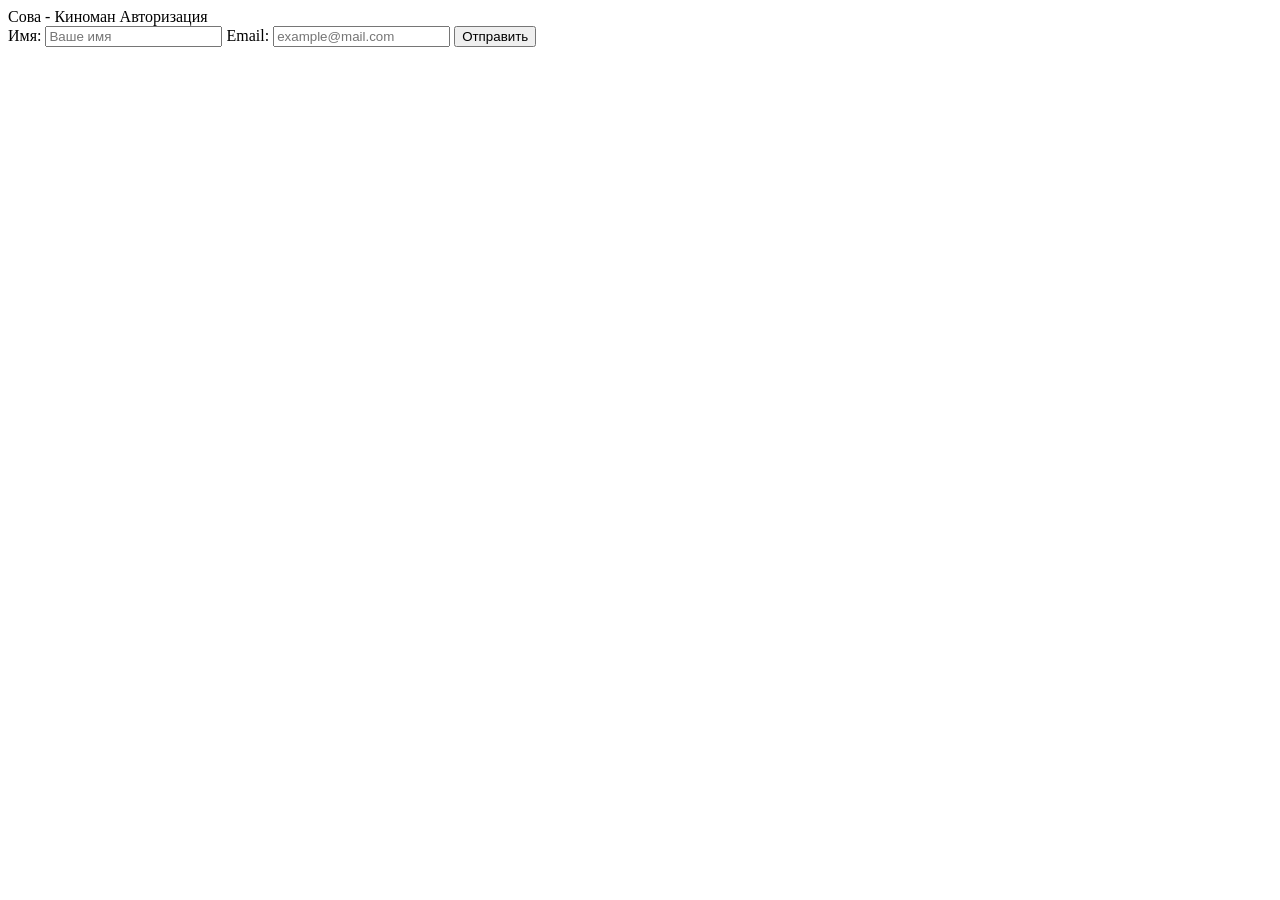
==== frontend/index.html @ d766594c "добавил json data" ====
<!DOCTYPE html>
<html>
    <meta charset="UTF-8">
    <meta name="viewport" content="width=device-width, initial-scale=1.0"
<title> Сова - Киноман </title>
<head>
        Авторизация
</head>
<body>
        <form action="/submit" method="post">
  <label for="name">Имя:</label>
  <input type="text" id="name" name="name" placeholder="Ваше имя" required>

  <label for="email">Email:</label>
  <input type="email" id="email" name="email" placeholder="example@mail.com" required>

  <button type="submit">Отправить</button>
</form>
</body>
</html>
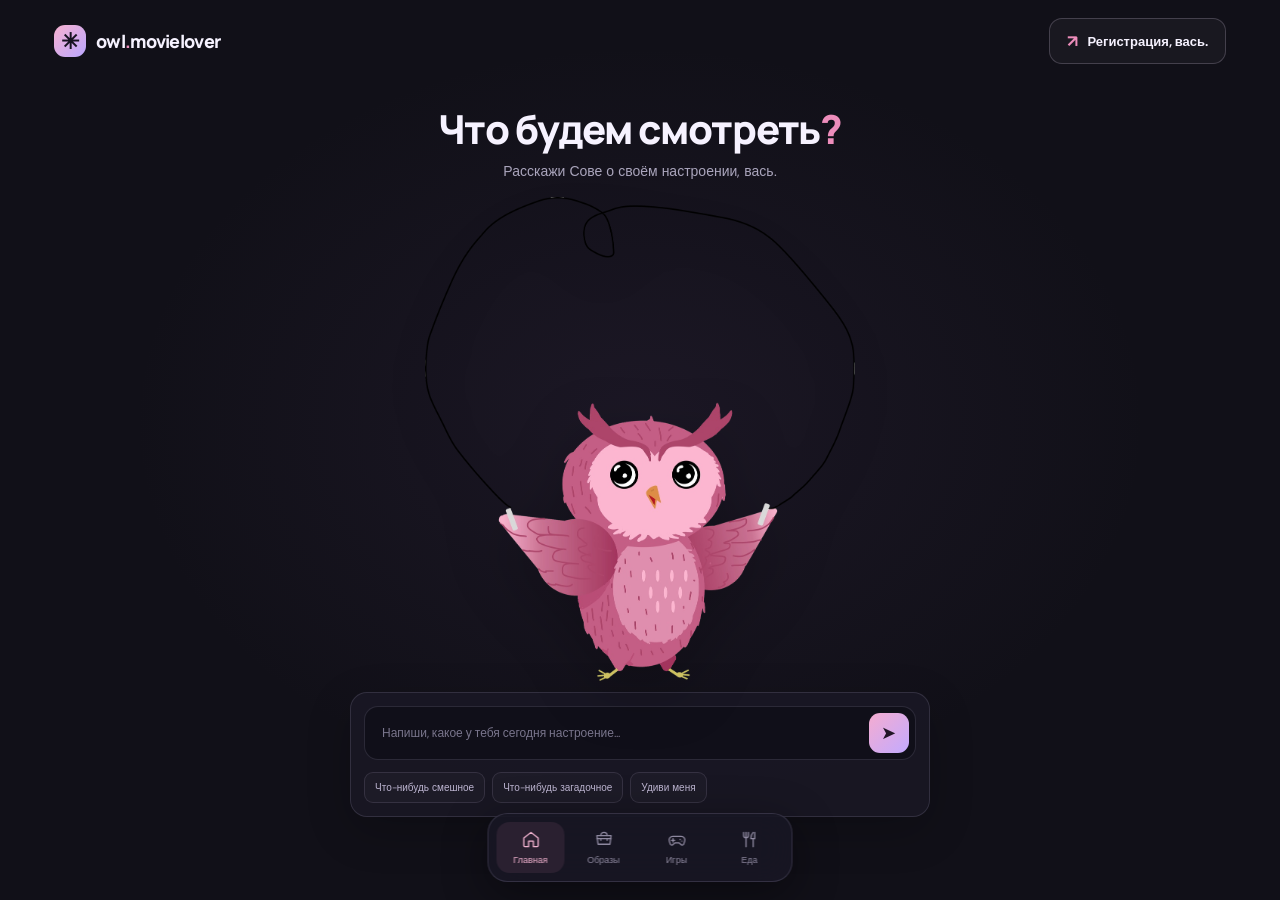
==== commit 6fb056d2: "люблю" ====
--- a/frontend/index.html
+++ b/frontend/index.html
@@ -1,20 +1,77 @@
-<!DOCTYPE html>
-<html>
-    <meta charset="UTF-8">
-    <meta name="viewport" content="width=device-width, initial-scale=1.0"
-<title> Сова - Киноман </title>
+<!doctype html>
+<html lang="ru">
 <head>
-        Авторизация
+  <meta charset="UTF-8">
+  <meta name="viewport" content="width=device-width, initial-scale=1.0">
+  <meta name="theme-color" content="#101018">
+  <title>owl.movielover — твоя киновселенная</title>
+  <link rel="preconnect" href="https://fonts.googleapis.com">
+  <link rel="preconnect" href="https://fonts.gstatic.com" crossorigin>
+  <link href="https://fonts.googleapis.com/css2?family=DM+Sans:wght@400;500;600;700&family=Manrope:wght@400;500;600;700;800&display=swap" rel="stylesheet">
+  <link rel="stylesheet" href="style.css">
 </head>
 <body>
-        <form action="/submit" method="post">
-  <label for="name">Имя:</label>
-  <input type="text" id="name" name="name" placeholder="Ваше имя" required>
+  <div class="ambient ambient-one"></div>
+  <div class="ambient ambient-two"></div>
+  <header class="topbar">
+    <a class="brand" href="#" aria-label="owl.movielover — главная">
+      <span class="brand-mark">✳</span><span>owl<span class="brand-dot">.</span>movielover</span>
+    </a>
+    <button class="register-btn" id="registerBtn"><span class="user-icon">↗</span> Регистрация, вась.</button>
+  </header>
 
-  <label for="email">Email:</label>
-  <input type="email" id="email" name="email" placeholder="example@mail.com" required>
+  <main class="hero">
+    <h1>Что будем смотреть<span class="accent">?</span></h1>
+    <p class="subtitle">Расскажи Сове о своём настроении, вась.</p>
 
-  <button type="submit">Отправить</button>
-</form>
+    <div class="owl-stage">
+      <div class="owl-frame">
+        <img src="assets/сова.png" alt="Сова — твой личный кинокритик" class="owl-image">
+      </div>
+    </div>
+
+    <div class="chat-card" id="chatCard">
+      <form id="chatForm" class="chat-form">
+        <label class="visually-hidden" for="messageInput">Напиши Сове, какой фильм хочется посмотреть, вась.</label>
+        <input id="messageInput" type="text" placeholder="Напиши, какое у тебя сегодня настроение..." autocomplete="off">
+        <button type="submit" aria-label="Отправить сообщение" class="send-btn"><span>➤</span></button>
+      </form>
+      <div class="quick-prompts">
+        <button type="button" class="prompt-chip" data-prompt="Хочу что-нибудь смешное">Что-нибудь смешное</button>
+        <button type="button" class="prompt-chip" data-prompt="Хочу загадочный фильм">Что-нибудь загадочное</button>
+        <button type="button" class="prompt-chip" data-prompt="Удиви меня фильмом">Удиви меня</button>
+      </div>
+      <div class="chat-messages" id="chatMessages" aria-live="polite"></div>
+    </div>
+  </main>
+
+  <nav class="bottom-nav" aria-label="Основная навигация">
+    <button class="nav-item active" data-page="Главная" aria-label="Главная" title="Главная">
+      <svg viewBox="0 0 24 24" aria-hidden="true"><path d="m3 10 9-7 9 7v10a1 1 0 0 1-1 1h-5v-7H9v7H4a1 1 0 0 1-1-1z"/></svg><span>Главная</span>
+    </button>
+    <button class="nav-item" data-page="Образы" aria-label="Образы" title="Образы">
+      <svg viewBox="0 0 24 24" aria-hidden="true"><path d="M3 7h18l-1.5 11h-15z"/><path d="M8 7a4 4 0 0 1 8 0M3 11h18M8 11v2m8-2v2"/></svg><span>Образы</span>
+    </button>
+    <button class="nav-item" data-page="Игры" aria-label="Игры" title="Игры">
+      <svg viewBox="0 0 24 24" aria-hidden="true"><path d="M6.5 8h11a4.5 4.5 0 0 1 4.3 5.8l-1.2 3.8a2 2 0 0 1-3.2 1l-3-2.4H9.6l-3 2.4a2 2 0 0 1-3.2-1l-1.2-3.8A4.5 4.5 0 0 1 6.5 8Z"/><path d="M7 11v4m-2-2h4m7-1h.01M18 14h.01"/></svg><span>Игры</span>
+    </button>
+    <button class="nav-item" data-page="Еда" aria-label="Еда" title="Еда">
+      <svg viewBox="0 0 24 24" aria-hidden="true"><path d="M7 3v7m-3-7v4a3 3 0 0 0 6 0V3M7 10v11M16 3c-2 2-3 5-3 8h5V3m-2 8v10"/></svg><span>Еда</span>
+    </button>
+  </nav>
+
+  <div class="toast" id="toast" role="status"></div>
+
+  <div class="modal-backdrop" id="modalBackdrop" aria-hidden="true">
+    <section class="modal" role="dialog" aria-modal="true" aria-labelledby="modalTitle">
+      <button class="modal-close" id="modalClose" aria-label="Закрыть">×</button>
+      <div class="modal-icon">✳</div>
+      <p class="eyebrow modal-eyebrow">СКОРО ЗДЕСЬ БУДЕТ УЮТНО</p>
+      <h2 id="modalTitle">Знакомство с Совою</h2>
+      <p>Регистрация пока не подключена — мы ведь создаём только внешний вид, вась.</p>
+      <button class="modal-primary" id="modalOk">Понятно, погнали</button>
+    </section>
+  </div>
+  <script src="script.js"></script>
 </body>
-</html>+</html>
--- a/frontend/style.css
+++ b/frontend/style.css
@@ -0,0 +1,94 @@
+:root {
+  --bg: #101018;
+  --panel: rgba(27, 26, 42, .82);
+  --text: #f6f2ff;
+  --muted: #a6a0bc;
+  --pink: #ed8dbb;
+  --violet: #b7a0ff;
+  --line: rgba(224, 212, 255, .12);
+}
+* { box-sizing: border-box; }
+html { min-height: 100%; scroll-behavior: smooth; }
+body {
+  margin: 0; min-height: 100vh; color: var(--text); background: #111018;
+  font-family: "DM Sans", sans-serif; overflow-x: hidden;
+  background-image: radial-gradient(ellipse at 50% 47%, rgba(90, 65, 112, .15), transparent 56%);
+}
+button, input { font: inherit; }
+button { color: inherit; cursor: pointer; }
+.ambient { display: none; }
+.topbar { height: 82px; max-width: 1240px; padding: 0 34px; margin: auto; display: flex; align-items: center; justify-content: space-between; }
+.brand { display: inline-flex; align-items: center; gap: 10px; color: var(--text); text-decoration: none; font-family: Manrope, sans-serif; font-size: 18px; font-weight: 800; letter-spacing: -.7px; }
+.brand-mark { display: grid; place-items: center; width: 32px; height: 32px; border-radius: 11px; color: #171321; background: linear-gradient(135deg, #f7b1cf, #bba7ff); font-size: 22px; }
+.brand-dot { color: var(--pink); }
+.register-btn { display: flex; align-items: center; gap: 9px; border: 1px solid rgba(238, 222, 255, .2); background: rgba(255,255,255,.035); padding: 11px 17px; border-radius: 13px; font-size: 13px; font-weight: 700; transition: .2s ease; }
+.register-btn:hover { border-color: var(--pink); background: rgba(237,141,187,.1); transform: translateY(-1px); }
+.user-icon { color: var(--pink); font-size: 17px; }
+.hero { width: min(100% - 32px, 760px); margin: 24px auto 120px; text-align: center; position: relative; }
+.eyebrow { color: #c8b9e8; font-size: 10px; font-weight: 700; letter-spacing: 2.3px; display: flex; align-items: center; justify-content: center; gap: 9px; }
+.live-dot, .owl-status { width: 6px; height: 6px; display: inline-block; border-radius: 50%; background: #a8e6c0; box-shadow: 0 0 12px rgba(168,230,192,.6); }
+h1 { font-family: Manrope, sans-serif; font-size: clamp(28px, 4vw, 40px); letter-spacing: -1.3px; line-height: 1.15; margin: 12px 0 8px; font-weight: 800; }
+.accent { color: var(--pink); }
+.subtitle { margin: 0; color: #aaa5bc; font-size: 14px; line-height: 1.7; }
+.owl-stage { position: relative; height: clamp(370px, 48vw, 510px); width: 100%; max-width: 560px; margin: 0 auto; display: grid; place-items: center; }
+.orbit, .spark, .float-tag { display: none; }
+.owl-frame { position: relative; width: min(100%, 430px); height: 100%; display: grid; place-items: center; overflow: visible; filter: drop-shadow(0 20px 30px rgba(0,0,0,.24)); }
+.owl-image { display: block; width: 100%; height: 100%; object-fit: contain; }
+.chat-card { max-width: 580px; margin: -2px auto 0; padding: 13px; border-radius: 17px; border: 1px solid rgba(224,212,255,.13); background: rgba(25,23,36,.92); box-shadow: 0 14px 45px rgba(0,0,0,.2); text-align: left; }
+.chat-heading { display: flex; align-items: center; gap: 10px; margin: 0 2px 15px; }
+.chat-heading strong { display: block; font-size: 13px; font-weight: 700; }
+.chat-heading small { display: block; margin-top: 3px; color: #938ca8; font-size: 11px; }
+.chat-spark { margin-left: auto; color: #c4aaff; font-size: 18px; }
+.chat-form { display: flex; gap: 8px; padding: 6px; border: 1px solid rgba(224,212,255,.13); background: rgba(10,10,18,.52); border-radius: 14px; transition: border .2s; }
+.chat-form:focus-within { border-color: rgba(237,141,187,.65); }
+.chat-form input { flex: 1; min-width: 0; border: 0; outline: 0; background: transparent; color: var(--text); padding: 10px 11px; font-size: 12px; }
+.chat-form input::placeholder { color: #79758c; }
+.send-btn { flex: 0 0 40px; height: 40px; border: 0; border-radius: 11px; color: #211526; background: linear-gradient(135deg, #f5acd0, #c2aaff); font-size: 18px; transition: transform .2s, filter .2s; }
+.send-btn:hover { transform: translateY(-2px); filter: brightness(1.08); }
+.send-btn span { display: inline-block; transform: translateX(-1px); }
+.quick-prompts { display: flex; flex-wrap: wrap; gap: 7px; margin-top: 12px; }
+.prompt-chip { border: 1px solid rgba(224,212,255,.12); border-radius: 9px; background: rgba(255,255,255,.025); color: #bdb5d1; padding: 8px 10px; font-size: 10px; transition: .2s; }
+.prompt-chip:hover { color: #f7d8e8; border-color: rgba(237,141,187,.5); background: rgba(237,141,187,.07); }
+.chat-messages:empty { display: none; }
+.chat-messages { display: grid; gap: 9px; margin-top: 15px; padding-top: 13px; border-top: 1px solid var(--line); }
+.message { max-width: 88%; padding: 10px 12px; border-radius: 12px; font-size: 12px; line-height: 1.55; animation: pop .25s ease both; }
+.message.user { justify-self: end; background: linear-gradient(135deg, rgba(183,160,255,.2), rgba(237,141,187,.15)); border: 1px solid rgba(213,183,255,.17); }
+.message.owl { justify-self: start; color: #d5cee5; background: rgba(255,255,255,.045); border: 1px solid rgba(224,212,255,.09); }
+.tiny-note { display: none; }
+.tiny-note span { color: var(--pink); margin-right: 5px; }
+.bottom-nav { position: fixed; z-index: 10; left: 50%; bottom: 18px; transform: translateX(-50%); display: flex; gap: 5px; padding: 8px; border: 1px solid rgba(224,212,255,.14); border-radius: 20px; background: rgba(24,23,37,.88); backdrop-filter: blur(18px); box-shadow: 0 12px 45px rgba(0,0,0,.4); }
+.nav-item { min-width: 68px; border: 0; background: transparent; color: #8e889f; border-radius: 13px; padding: 8px 12px 7px; display: flex; flex-direction: column; align-items: center; gap: 5px; transition: .2s; }
+.nav-item svg { width: 19px; height: 19px; fill: none; stroke: currentColor; stroke-width: 1.6; stroke-linecap: round; stroke-linejoin: round; }
+.nav-item span { font-size: 9px; }
+.nav-item:hover, .nav-item.active { color: #f1b3d0; background: rgba(237,141,187,.09); }
+.toast { position: fixed; z-index: 30; left: 50%; bottom: 105px; transform: translate(-50%, 10px); opacity: 0; pointer-events: none; background: #29253a; border: 1px solid rgba(224,212,255,.16); border-radius: 12px; padding: 12px 17px; color: #eee7fb; font-size: 12px; box-shadow: 0 10px 30px rgba(0,0,0,.25); transition: .25s; white-space: nowrap; }
+.toast.show { opacity: 1; transform: translate(-50%, 0); }
+.modal-backdrop { display: none; position: fixed; z-index: 50; inset: 0; padding: 20px; align-items: center; justify-content: center; background: rgba(5,5,12,.72); backdrop-filter: blur(8px); }
+.modal-backdrop.open { display: flex; }
+.modal { position: relative; max-width: 390px; width: 100%; padding: 32px; border: 1px solid rgba(224,212,255,.16); border-radius: 24px; background: #1b192a; text-align: center; box-shadow: 0 25px 90px rgba(0,0,0,.5); animation: pop .2s ease both; }
+.modal-close { position: absolute; top: 13px; right: 15px; border: 0; background: none; color: #aaa2bd; font-size: 25px; }
+.modal-icon { width: 48px; height: 48px; margin: 0 auto 18px; border-radius: 16px; display: grid; place-items: center; font-size: 28px; color: #211526; background: linear-gradient(135deg, #f5acd0, #c2aaff); }
+.modal-eyebrow { font-size: 9px; letter-spacing: 1.6px; }
+.modal h2 { font-family: Manrope, sans-serif; font-size: 23px; letter-spacing: -.7px; margin: 12px 0; }
+.modal p:not(.eyebrow) { color: #aaa3bc; font-size: 13px; line-height: 1.7; }
+.modal-primary { margin-top: 12px; width: 100%; padding: 13px; border: 0; border-radius: 12px; color: #211526; font-weight: 700; background: linear-gradient(135deg, #f5acd0, #c2aaff); }
+.visually-hidden { position: absolute; width: 1px; height: 1px; padding: 0; margin: -1px; overflow: hidden; clip: rect(0,0,0,0); white-space: nowrap; border: 0; }
+@keyframes rotate { to { transform: rotate(360deg); } }
+@keyframes pop { from { opacity: 0; transform: translateY(5px) scale(.99); } to { opacity: 1; transform: translateY(0) scale(1); } }
+@media (max-width: 600px) {
+  .topbar { height: 70px; padding: 0 18px; }
+  .brand { font-size: 16px; }
+  .register-btn { padding: 9px 12px; font-size: 11px; }
+  .hero { margin-top: 26px; margin-bottom: 120px; }
+  h1 { letter-spacing: -1.2px; margin-top: 16px; }
+  .subtitle { font-size: 12px; }
+  .desktop-break { display: none; }
+  .owl-stage { height: 360px; margin-top: 2px; }
+  .owl-frame { width: min(100%, 340px); height: 100%; }
+  .chat-card { padding: 14px; border-radius: 18px; }
+  .chat-form input { font-size: 11px; padding-left: 7px; }
+  .quick-prompts { gap: 6px; }
+  .prompt-chip { font-size: 9px; padding: 8px; }
+  .nav-item { min-width: 57px; padding: 8px 9px 7px; }
+}
+@media (prefers-reduced-motion: reduce) { *, *::before, *::after { animation-duration: .01ms !important; animation-iteration-count: 1 !important; scroll-behavior: auto !important; } }
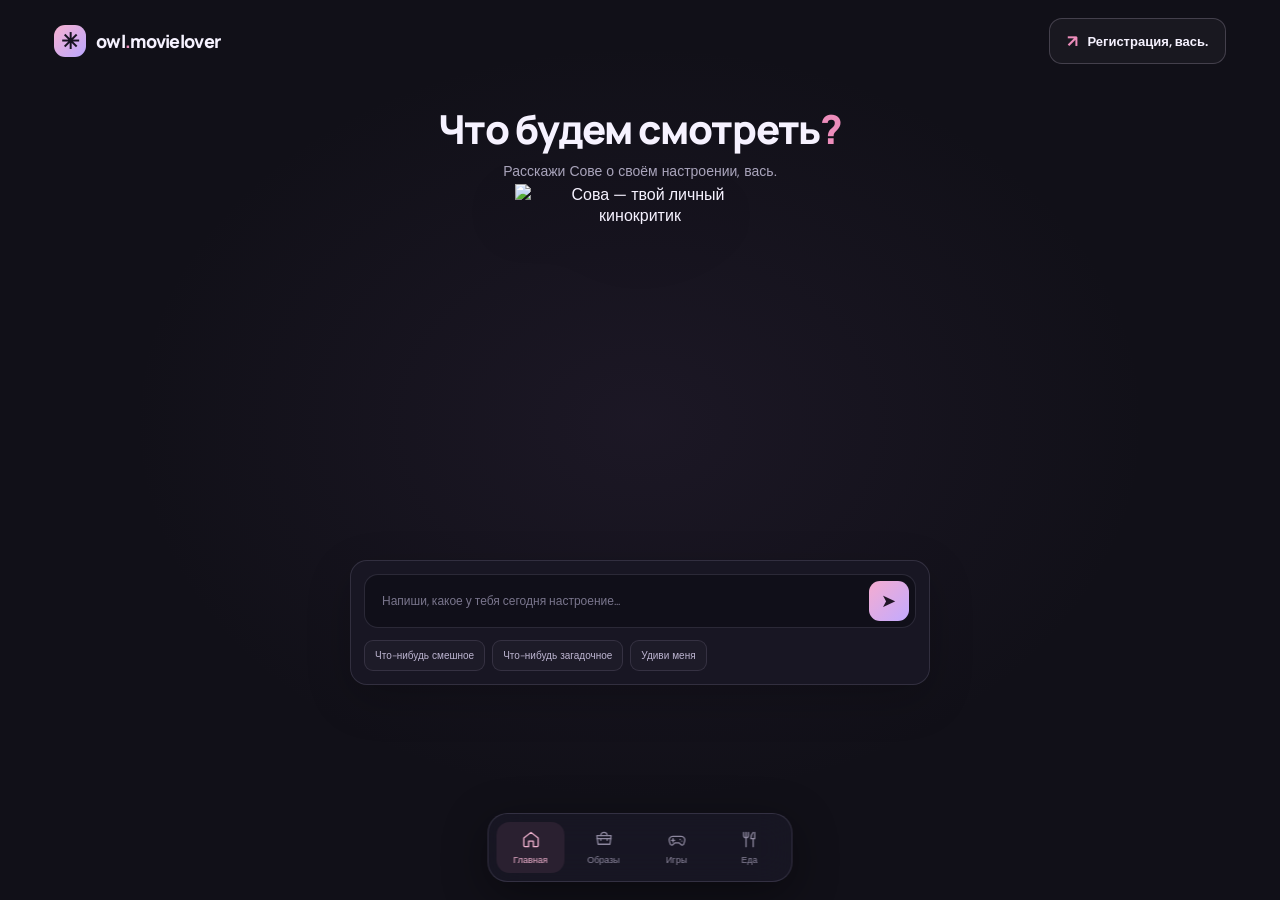
==== commit e272d768: "починила сову" ====
--- a/frontend/index.html
+++ b/frontend/index.html
@@ -68,8 +68,8 @@
       <div class="modal-icon">✳</div>
       <p class="eyebrow modal-eyebrow">СКОРО ЗДЕСЬ БУДЕТ УЮТНО</p>
       <h2 id="modalTitle">Знакомство с Совою</h2>
-      <p>Регистрация пока не подключена — мы ведь создаём только внешний вид, вась.</p>
-      <button class="modal-primary" id="modalOk">Понятно, погнали</button>
+      <p>Регистрация пока не подключена — скоро, вась.</p>
+      <button class="modal-primary" id="modalOk">Газ</button>
     </section>
   </div>
   <script src="script.js"></script>
--- a/frontend/style.css
+++ b/frontend/style.css
@@ -8,87 +8,408 @@
   --line: rgba(224, 212, 255, .12);
 }
 * { box-sizing: border-box; }
-html { min-height: 100%; scroll-behavior: smooth; }
+html { 
+  min-height: 100%; 
+  scroll-behavior: smooth; }
 body {
-  margin: 0; min-height: 100vh; color: var(--text); background: #111018;
-  font-family: "DM Sans", sans-serif; overflow-x: hidden;
+  margin: 0; 
+  min-height: 100vh; 
+  color: var(--text); 
+  background: #111018;
+  font-family: "DM Sans", sans-serif; 
+  overflow-x: hidden;
   background-image: radial-gradient(ellipse at 50% 47%, rgba(90, 65, 112, .15), transparent 56%);
 }
-button, input { font: inherit; }
-button { color: inherit; cursor: pointer; }
-.ambient { display: none; }
-.topbar { height: 82px; max-width: 1240px; padding: 0 34px; margin: auto; display: flex; align-items: center; justify-content: space-between; }
-.brand { display: inline-flex; align-items: center; gap: 10px; color: var(--text); text-decoration: none; font-family: Manrope, sans-serif; font-size: 18px; font-weight: 800; letter-spacing: -.7px; }
-.brand-mark { display: grid; place-items: center; width: 32px; height: 32px; border-radius: 11px; color: #171321; background: linear-gradient(135deg, #f7b1cf, #bba7ff); font-size: 22px; }
-.brand-dot { color: var(--pink); }
-.register-btn { display: flex; align-items: center; gap: 9px; border: 1px solid rgba(238, 222, 255, .2); background: rgba(255,255,255,.035); padding: 11px 17px; border-radius: 13px; font-size: 13px; font-weight: 700; transition: .2s ease; }
-.register-btn:hover { border-color: var(--pink); background: rgba(237,141,187,.1); transform: translateY(-1px); }
-.user-icon { color: var(--pink); font-size: 17px; }
-.hero { width: min(100% - 32px, 760px); margin: 24px auto 120px; text-align: center; position: relative; }
-.eyebrow { color: #c8b9e8; font-size: 10px; font-weight: 700; letter-spacing: 2.3px; display: flex; align-items: center; justify-content: center; gap: 9px; }
-.live-dot, .owl-status { width: 6px; height: 6px; display: inline-block; border-radius: 50%; background: #a8e6c0; box-shadow: 0 0 12px rgba(168,230,192,.6); }
-h1 { font-family: Manrope, sans-serif; font-size: clamp(28px, 4vw, 40px); letter-spacing: -1.3px; line-height: 1.15; margin: 12px 0 8px; font-weight: 800; }
-.accent { color: var(--pink); }
-.subtitle { margin: 0; color: #aaa5bc; font-size: 14px; line-height: 1.7; }
-.owl-stage { position: relative; height: clamp(370px, 48vw, 510px); width: 100%; max-width: 560px; margin: 0 auto; display: grid; place-items: center; }
-.orbit, .spark, .float-tag { display: none; }
-.owl-frame { position: relative; width: min(100%, 430px); height: 100%; display: grid; place-items: center; overflow: visible; filter: drop-shadow(0 20px 30px rgba(0,0,0,.24)); }
-.owl-image { display: block; width: 100%; height: 100%; object-fit: contain; }
-.chat-card { max-width: 580px; margin: -2px auto 0; padding: 13px; border-radius: 17px; border: 1px solid rgba(224,212,255,.13); background: rgba(25,23,36,.92); box-shadow: 0 14px 45px rgba(0,0,0,.2); text-align: left; }
-.chat-heading { display: flex; align-items: center; gap: 10px; margin: 0 2px 15px; }
-.chat-heading strong { display: block; font-size: 13px; font-weight: 700; }
-.chat-heading small { display: block; margin-top: 3px; color: #938ca8; font-size: 11px; }
-.chat-spark { margin-left: auto; color: #c4aaff; font-size: 18px; }
-.chat-form { display: flex; gap: 8px; padding: 6px; border: 1px solid rgba(224,212,255,.13); background: rgba(10,10,18,.52); border-radius: 14px; transition: border .2s; }
-.chat-form:focus-within { border-color: rgba(237,141,187,.65); }
-.chat-form input { flex: 1; min-width: 0; border: 0; outline: 0; background: transparent; color: var(--text); padding: 10px 11px; font-size: 12px; }
-.chat-form input::placeholder { color: #79758c; }
-.send-btn { flex: 0 0 40px; height: 40px; border: 0; border-radius: 11px; color: #211526; background: linear-gradient(135deg, #f5acd0, #c2aaff); font-size: 18px; transition: transform .2s, filter .2s; }
-.send-btn:hover { transform: translateY(-2px); filter: brightness(1.08); }
-.send-btn span { display: inline-block; transform: translateX(-1px); }
-.quick-prompts { display: flex; flex-wrap: wrap; gap: 7px; margin-top: 12px; }
-.prompt-chip { border: 1px solid rgba(224,212,255,.12); border-radius: 9px; background: rgba(255,255,255,.025); color: #bdb5d1; padding: 8px 10px; font-size: 10px; transition: .2s; }
-.prompt-chip:hover { color: #f7d8e8; border-color: rgba(237,141,187,.5); background: rgba(237,141,187,.07); }
-.chat-messages:empty { display: none; }
-.chat-messages { display: grid; gap: 9px; margin-top: 15px; padding-top: 13px; border-top: 1px solid var(--line); }
-.message { max-width: 88%; padding: 10px 12px; border-radius: 12px; font-size: 12px; line-height: 1.55; animation: pop .25s ease both; }
-.message.user { justify-self: end; background: linear-gradient(135deg, rgba(183,160,255,.2), rgba(237,141,187,.15)); border: 1px solid rgba(213,183,255,.17); }
-.message.owl { justify-self: start; color: #d5cee5; background: rgba(255,255,255,.045); border: 1px solid rgba(224,212,255,.09); }
-.tiny-note { display: none; }
-.tiny-note span { color: var(--pink); margin-right: 5px; }
-.bottom-nav { position: fixed; z-index: 10; left: 50%; bottom: 18px; transform: translateX(-50%); display: flex; gap: 5px; padding: 8px; border: 1px solid rgba(224,212,255,.14); border-radius: 20px; background: rgba(24,23,37,.88); backdrop-filter: blur(18px); box-shadow: 0 12px 45px rgba(0,0,0,.4); }
-.nav-item { min-width: 68px; border: 0; background: transparent; color: #8e889f; border-radius: 13px; padding: 8px 12px 7px; display: flex; flex-direction: column; align-items: center; gap: 5px; transition: .2s; }
-.nav-item svg { width: 19px; height: 19px; fill: none; stroke: currentColor; stroke-width: 1.6; stroke-linecap: round; stroke-linejoin: round; }
-.nav-item span { font-size: 9px; }
-.nav-item:hover, .nav-item.active { color: #f1b3d0; background: rgba(237,141,187,.09); }
-.toast { position: fixed; z-index: 30; left: 50%; bottom: 105px; transform: translate(-50%, 10px); opacity: 0; pointer-events: none; background: #29253a; border: 1px solid rgba(224,212,255,.16); border-radius: 12px; padding: 12px 17px; color: #eee7fb; font-size: 12px; box-shadow: 0 10px 30px rgba(0,0,0,.25); transition: .25s; white-space: nowrap; }
-.toast.show { opacity: 1; transform: translate(-50%, 0); }
-.modal-backdrop { display: none; position: fixed; z-index: 50; inset: 0; padding: 20px; align-items: center; justify-content: center; background: rgba(5,5,12,.72); backdrop-filter: blur(8px); }
-.modal-backdrop.open { display: flex; }
-.modal { position: relative; max-width: 390px; width: 100%; padding: 32px; border: 1px solid rgba(224,212,255,.16); border-radius: 24px; background: #1b192a; text-align: center; box-shadow: 0 25px 90px rgba(0,0,0,.5); animation: pop .2s ease both; }
-.modal-close { position: absolute; top: 13px; right: 15px; border: 0; background: none; color: #aaa2bd; font-size: 25px; }
-.modal-icon { width: 48px; height: 48px; margin: 0 auto 18px; border-radius: 16px; display: grid; place-items: center; font-size: 28px; color: #211526; background: linear-gradient(135deg, #f5acd0, #c2aaff); }
-.modal-eyebrow { font-size: 9px; letter-spacing: 1.6px; }
-.modal h2 { font-family: Manrope, sans-serif; font-size: 23px; letter-spacing: -.7px; margin: 12px 0; }
-.modal p:not(.eyebrow) { color: #aaa3bc; font-size: 13px; line-height: 1.7; }
-.modal-primary { margin-top: 12px; width: 100%; padding: 13px; border: 0; border-radius: 12px; color: #211526; font-weight: 700; background: linear-gradient(135deg, #f5acd0, #c2aaff); }
-.visually-hidden { position: absolute; width: 1px; height: 1px; padding: 0; margin: -1px; overflow: hidden; clip: rect(0,0,0,0); white-space: nowrap; border: 0; }
+button, input { 
+  font: inherit; }
+button { 
+  color: inherit; 
+  cursor: pointer; }
+.ambient { 
+  display: none; }
+.topbar { 
+  height: 82px; 
+  max-width: 1240px; 
+  padding: 0 34px; 
+  margin: auto; 
+  display: flex; 
+  align-items: center; 
+  justify-content: space-between; }
+.brand { 
+  display: inline-flex; 
+  align-items: center; 
+  gap: 10px; 
+  color: var(--text); 
+  text-decoration: none; 
+  font-family: Manrope, sans-serif; 
+  font-size: 18px; 
+  font-weight: 800; 
+  letter-spacing: -.7px; }
+.brand-mark { 
+  display: grid; 
+  place-items: center; 
+  width: 32px; 
+  height: 32px; 
+  border-radius: 11px; 
+  color: #171321; 
+  background: linear-gradient(135deg, #f7b1cf, #bba7ff); 
+  font-size: 22px; }
+.brand-dot { 
+  color: var(--pink); }
+.register-btn { 
+  display: flex; 
+  align-items: center; 
+  gap: 9px; 
+  border: 1px solid rgba(238, 222, 255, .2); 
+  background: rgba(255,255,255,.035); 
+  padding: 11px 17px; 
+  border-radius: 13px; 
+  font-size: 13px; 
+  font-weight: 700; 
+  transition: .2s ease; }
+.register-btn:hover { 
+  border-color: var(--pink); 
+  background: rgba(237,141,187,.1); 
+  transform: translateY(-1px); }
+.user-icon { 
+  color: var(--pink); 
+  font-size: 17px; }
+.hero { 
+  width: min(100% - 32px, 720px); 
+  margin: 24px auto 100px; 
+  text-align: center; 
+  position: relative; }
+.eyebrow { 
+  color: #c8b9e8; 
+  font-size: 10px; 
+  font-weight: 700; 
+  letter-spacing: 2.3px; 
+  display: flex; 
+  align-items: center; 
+  justify-content: center; 
+  gap: 9px; }
+.live-dot, .owl-status { 
+  width: 6px; 
+  height: 6px; 
+  display: inline-block; 
+  border-radius: 50%; 
+  background: #a8e6c0; 
+  box-shadow: 0 0 12px rgba(168,230,192,.6); }
+h1 { 
+  font-family: Manrope, sans-serif; 
+  font-size: clamp(28px, 4vw, 40px); 
+  letter-spacing: -1.3px; 
+  line-height: 1.15; 
+  margin: 12px 0 8px; 
+  font-weight: 800; }
+.accent { 
+  color: var(--pink); }
+.subtitle { 
+  margin: 0; 
+  color: #aaa5bc; 
+  font-size: 14px; 
+  line-height: 1.7; }
+.owl-stage { 
+  position: relative; 
+  height: clamp(260px, 34vw, 360px); 
+  width: 100%; 
+  max-width: 420px; 
+  margin: 0 auto; 
+  display: grid; 
+  place-items: center; }
+.orbit, .spark, .float-tag { 
+  display: none; }
+.owl-frame { 
+  position: relative; 
+  width: min(100%, 250px); 
+  height: 100%; 
+  display: grid; 
+  place-items: center; 
+  overflow: visible; 
+  filter: drop-shadow(0 20px 30px rgba(0,0,0,.24)); }
+.owl-image { 
+  display: block; 
+  width: 100%; 
+  height: 100%; 
+  object-fit: contain; }
+.chat-card { 
+  max-width: 580px; 
+  margin: 16px auto 0; 
+  padding: 13px; 
+  border-radius: 17px; 
+  border: 1px solid rgba(224,212,255,.13); 
+  background: rgba(25,23,36,.92); 
+  box-shadow: 0 14px 45px rgba(0,0,0,.2); 
+  text-align: left; }
+.chat-heading { 
+  display: flex; 
+  align-items: center; 
+  gap: 10px; 
+  margin: 0 2px 15px; }
+.chat-heading strong { 
+  display: block; 
+  font-size: 13px; 
+  font-weight: 700; }
+.chat-heading small { 
+  display: block; 
+  margin-top: 3px; 
+  color: #938ca8; 
+  font-size: 11px; }
+.chat-spark { 
+  margin-left: auto; 
+  color: #c4aaff; 
+  font-size: 18px; }
+.chat-form { 
+  display: flex; 
+  gap: 8px; 
+  padding: 6px; 
+  border: 1px solid rgba(224,212,255,.13); 
+  background: rgba(10,10,18,.52); 
+  border-radius: 14px; 
+  transition: border .2s; }
+.chat-form:focus-within { 
+  border-color: rgba(237,141,187,.65); }
+.chat-form input { 
+  flex: 1; 
+  min-width: 0; 
+  border: 0; 
+  outline: 0; 
+  background: transparent; 
+  color: var(--text); 
+  padding: 10px 11px; 
+  font-size: 12px; }
+.chat-form input::placeholder { 
+  color: #79758c; }
+.send-btn { 
+  flex: 0 0 40px; 
+  height: 40px; 
+  border: 0; 
+  border-radius: 11px; 
+  color: #211526; 
+  background: linear-gradient(135deg, #f5acd0, #c2aaff); 
+  font-size: 18px; 
+  transition: transform .2s, filter .2s; }
+.send-btn:hover { 
+  transform: translateY(-2px); 
+  filter: brightness(1.08); }
+.send-btn span { 
+  display: inline-block; 
+  transform: translateX(-1px); }
+.quick-prompts { 
+  display: flex; 
+  flex-wrap: wrap; 
+  gap: 7px; 
+  margin-top: 12px; }
+.prompt-chip { 
+  border: 1px solid rgba(224,212,255,.12); 
+  border-radius: 9px; 
+  background: rgba(255,255,255,.025); 
+  color: #bdb5d1; 
+  padding: 8px 10px; 
+  font-size: 10px; 
+  transition: .2s; }
+.prompt-chip:hover { 
+  color: #f7d8e8; 
+  border-color: rgba(237,141,187,.5); 
+  background: rgba(237,141,187,.07); }
+.chat-messages:empty { 
+  display: none; }
+.chat-messages { 
+  display: grid; 
+  gap: 9px; 
+  margin-top: 15px; 
+  padding-top: 13px; 
+  border-top: 1px solid var(--line); }
+.message { 
+  max-width: 88%; 
+  padding: 10px 12px; 
+  border-radius: 12px; 
+  font-size: 12px; 
+  line-height: 1.55; 
+  animation: pop .25s ease both; }
+.message.user { 
+  justify-self: end; 
+  background: linear-gradient(135deg, rgba(183,160,255,.2), rgba(237,141,187,.15)); 
+  border: 1px solid rgba(213,183,255,.17); }
+.message.owl { 
+  justify-self: start; 
+  color: #d5cee5; 
+  background: rgba(255,255,255,.045); 
+  border: 1px solid rgba(224,212,255,.09); }
+.tiny-note { 
+  display: none; }
+.tiny-note span { 
+  color: var(--pink); 
+  margin-right: 5px; }
+.bottom-nav { 
+  position: fixed; 
+  z-index: 10; 
+  left: 50%; 
+  bottom: 18px; 
+  transform: translateX(-50%); 
+  display: flex; 
+  gap: 5px; 
+  padding: 8px; 
+  border: 1px solid rgba(224,212,255,.14); 
+  border-radius: 20px; 
+  background: rgba(24,23,37,.88); 
+  backdrop-filter: blur(18px); 
+  box-shadow: 0 12px 45px rgba(0,0,0,.4); }
+.nav-item { 
+  min-width: 68px; 
+  border: 0; 
+  background: transparent; 
+  color: #8e889f; 
+  border-radius: 13px; 
+  padding: 8px 12px 7px; 
+  display: flex; 
+  flex-direction: column; 
+  align-items: center; 
+  gap: 5px; 
+  transition: .2s; }
+.nav-item svg { 
+  width: 19px; 
+  height: 19px; 
+  fill: none; 
+  stroke: currentColor; 
+  stroke-width: 1.6; 
+  stroke-linecap: round; 
+  stroke-linejoin: round; }
+.nav-item span { 
+  font-size: 9px; }
+.nav-item:hover, .nav-item.active { 
+  color: #f1b3d0; 
+  background: rgba(237,141,187,.09); }
+.toast { 
+  position: fixed; 
+  z-index: 30; 
+  left: 50%; 
+  bottom: 105px; 
+  transform: translate(-50%, 10px); 
+  opacity: 0; 
+  pointer-events: none; 
+  background: #29253a; 
+  border: 1px solid rgba(224,212,255,.16); 
+  border-radius: 12px; 
+  padding: 12px 17px; 
+  color: #eee7fb; 
+  font-size: 12px; 
+  box-shadow: 0 10px 30px rgba(0,0,0,.25); 
+  transition: .25s; 
+  white-space: nowrap; }
+.toast.show { 
+  opacity: 1; 
+  transform: translate(-50%, 0); }
+.modal-backdrop { 
+  display: none; 
+  position: fixed; 
+  z-index: 50; 
+  inset: 0; 
+  padding: 20px; 
+  align-items: center; 
+  justify-content: center; 
+  background: rgba(5,5,12,.72); 
+  backdrop-filter: blur(8px); }
+.modal-backdrop.open { 
+  display: flex; }
+.modal { 
+  position: relative; 
+  max-width: 390px; 
+  width: 100%; 
+  padding: 32px; 
+  border: 1px solid rgba(224,212,255,.16); 
+  border-radius: 24px; 
+  background: #1b192a; 
+  text-align: center; 
+  box-shadow: 0 25px 90px rgba(0,0,0,.5); 
+  animation: pop .2s ease both; }
+.modal-close { 
+  position: absolute; 
+  top: 13px; 
+  right: 15px; 
+  border: 0; 
+  background: none; 
+  color: #aaa2bd; 
+  font-size: 25px; }
+.modal-icon { 
+  width: 48px; 
+  height: 48px; 
+  margin: 0 auto 18px; 
+  border-radius: 16px; 
+  display: grid; 
+  place-items: center; 
+  font-size: 28px; 
+  color: #211526; 
+  background: linear-gradient(135deg, #f5acd0, #c2aaff); }
+.modal-eyebrow { 
+  font-size: 9px; 
+  letter-spacing: 1.6px; }
+.modal h2 { 
+  font-family: Manrope, sans-serif; 
+  font-size: 23px; 
+  letter-spacing: -.7px; 
+  margin: 12px 0; }
+.modal p:not(.eyebrow) { 
+  color: #aaa3bc; 
+  font-size: 13px; 
+  line-height: 1.7; }
+.modal-primary { 
+  margin-top: 12px; 
+  width: 100%; 
+  padding: 13px; 
+  border: 0; 
+  border-radius: 12px; 
+  color: #211526; 
+  font-weight: 700; 
+  background: linear-gradient(135deg, #f5acd0, #c2aaff); }
+.visually-hidden { 
+  position: absolute; 
+  width: 1px; 
+  height: 1px; 
+  padding: 0; 
+  margin: -1px; 
+  overflow: hidden; 
+  clip: rect(0,0,0,0); 
+  white-space: nowrap; 
+  border: 0; }
 @keyframes rotate { to { transform: rotate(360deg); } }
 @keyframes pop { from { opacity: 0; transform: translateY(5px) scale(.99); } to { opacity: 1; transform: translateY(0) scale(1); } }
 @media (max-width: 600px) {
-  .topbar { height: 70px; padding: 0 18px; }
-  .brand { font-size: 16px; }
-  .register-btn { padding: 9px 12px; font-size: 11px; }
-  .hero { margin-top: 26px; margin-bottom: 120px; }
+  .topbar { 
+    height: 70px; 
+    padding: 0 18px; }
+  .brand { 
+    font-size: 16px; }
+  .register-btn { 
+    padding: 9px 12px; 
+    font-size: 11px; }
+  .hero { 
+    margin-top: 26px; 
+    margin-bottom: 120px; }
   h1 { letter-spacing: -1.2px; margin-top: 16px; }
-  .subtitle { font-size: 12px; }
-  .desktop-break { display: none; }
-  .owl-stage { height: 360px; margin-top: 2px; }
-  .owl-frame { width: min(100%, 340px); height: 100%; }
-  .chat-card { padding: 14px; border-radius: 18px; }
-  .chat-form input { font-size: 11px; padding-left: 7px; }
-  .quick-prompts { gap: 6px; }
-  .prompt-chip { font-size: 9px; padding: 8px; }
-  .nav-item { min-width: 57px; padding: 8px 9px 7px; }
+  .subtitle { 
+    font-size: 12px; }
+  .desktop-break { 
+    display: none; }
+  .owl-stage { 
+    height: 360px; 
+    margin-top: 2px; }
+  .owl-frame { 
+    width: min(100%, 340px); 
+    height: 100%; }
+  .chat-card { 
+    padding: 14px; 
+    border-radius: 18px; }
+  .chat-form input { 
+    font-size: 11px; 
+    padding-left: 7px; }
+  .quick-prompts { 
+    gap: 6px; }
+  .prompt-chip { 
+    font-size: 9px; 
+    padding: 8px; }
+  .nav-item { 
+    min-width: 57px; 
+    padding: 8px 9px 7px; }
 }
 @media (prefers-reduced-motion: reduce) { *, *::before, *::after { animation-duration: .01ms !important; animation-iteration-count: 1 !important; scroll-behavior: auto !important; } }
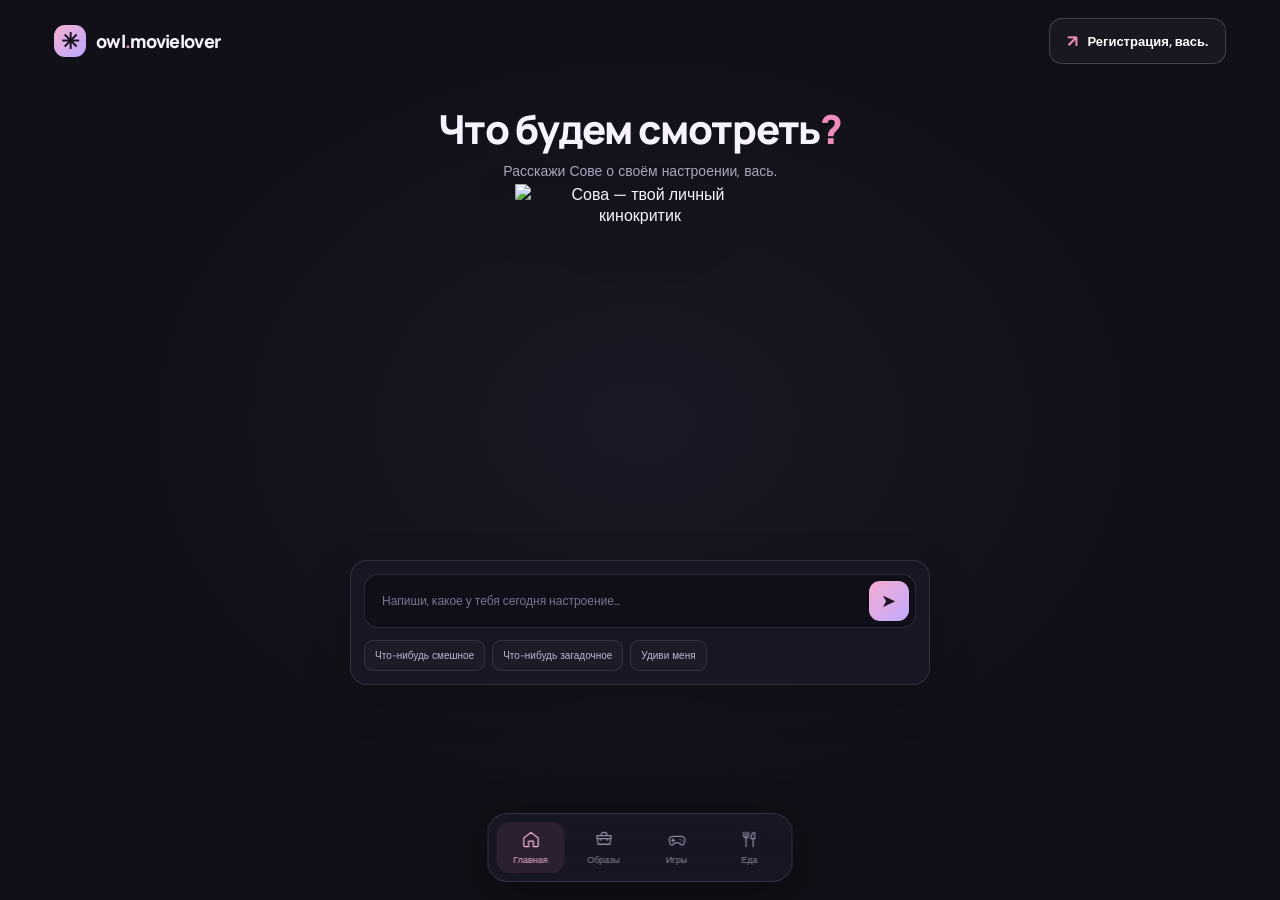
==== commit 824a15ec: "регистрация хтмл" ====
--- a/frontend/index.html
+++ b/frontend/index.html
@@ -17,7 +17,7 @@
     <a class="brand" href="#" aria-label="owl.movielover — главная">
       <span class="brand-mark">✳</span><span>owl<span class="brand-dot">.</span>movielover</span>
     </a>
-    <button class="register-btn" id="registerBtn"><span class="user-icon">↗</span> Регистрация, вась.</button>
+    <a href="registration.html" class="register-btn" id="registerBtn"><span class="user-icon">↗</span> Регистрация, вась.</a>
   </header>
 
   <main class="hero">
--- a/frontend/style.css
+++ b/frontend/style.css
@@ -412,4 +412,19 @@
     min-width: 57px; 
     padding: 8px 9px 7px; }
 }
+
+a.register-btn {
+    display: inline-flex;
+    align-items: center;
+    justify-content: center;
+    text-decoration: none;
+}
+
+a.register-btn,
+a.register-btn:visited,
+a.register-btn:hover,
+a.register-btn:active {
+    color: #fff;
+}
+
 @media (prefers-reduced-motion: reduce) { *, *::before, *::after { animation-duration: .01ms !important; animation-iteration-count: 1 !important; scroll-behavior: auto !important; } }
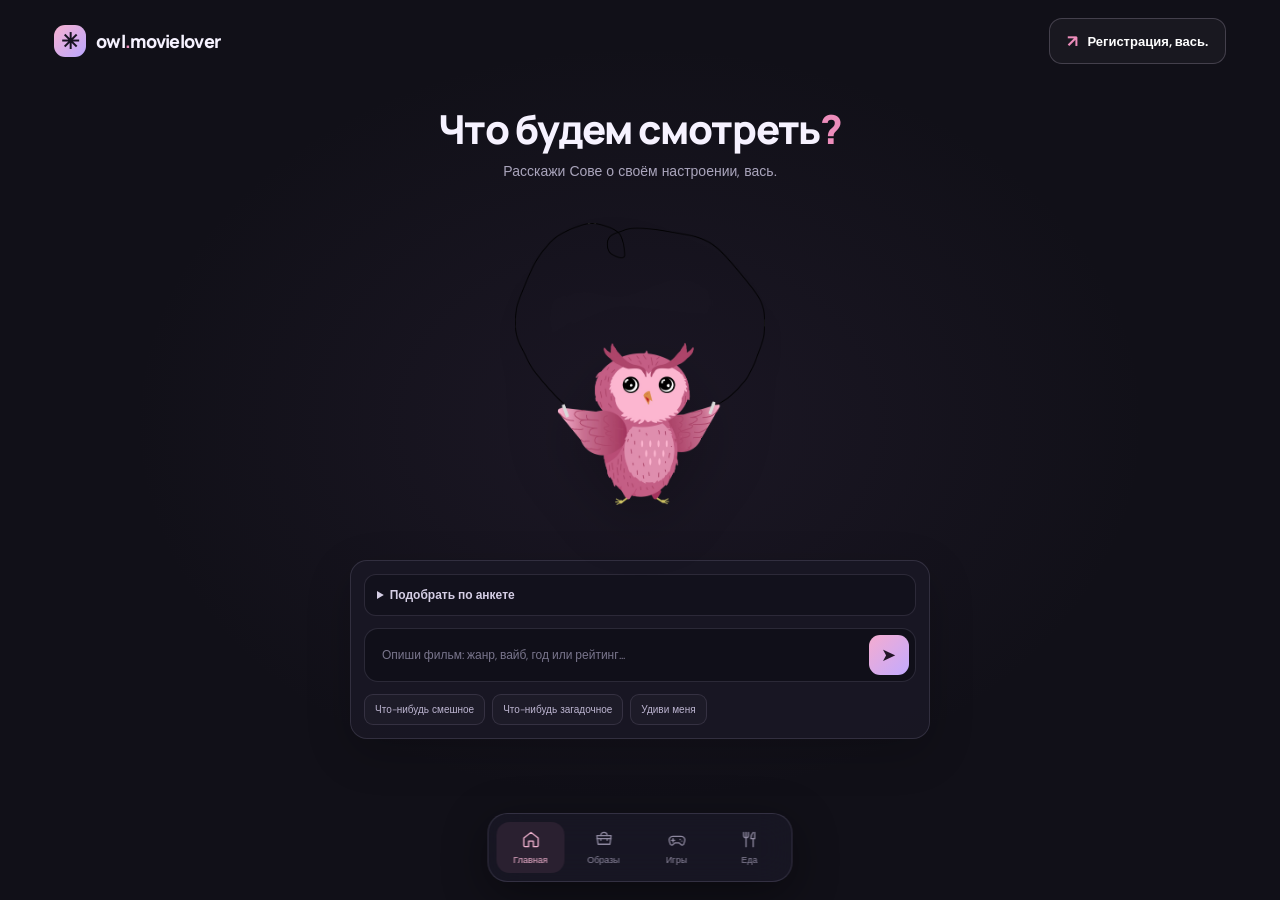
==== commit a13ac300: "ml" ====
--- a/frontend/index.html
+++ b/frontend/index.html
@@ -31,9 +31,42 @@
     </div>
 
     <div class="chat-card" id="chatCard">
+      <details class="survey-panel">
+        <summary>Подобрать по анкете</summary>
+        <form id="surveyForm" class="survey-form">
+          <label for="genreSelect">Жанр</label>
+          <select id="genreSelect"><option value="">Любой жанр</option></select>
+
+          <label for="atmosphereSelect">Вайб</label>
+          <select id="atmosphereSelect"><option value="">Любой вайб</option></select>
+
+          <label for="countrySelect">Страна</label>
+          <select id="countrySelect"><option value="">Любая страна</option></select>
+          <p id="countryNote" class="survey-note" hidden></p>
+
+          <div class="year-fields">
+            <div>
+              <label for="yearFrom">Год от</label>
+              <input id="yearFrom" type="number" min="1888" max="2100">
+            </div>
+            <div>
+              <label for="yearTo">Год до</label>
+              <input id="yearTo" type="number" min="1888" max="2100">
+            </div>
+          </div>
+
+          <label for="minRating">Минимальный IMDb-рейтинг</label>
+          <input id="minRating" type="number" min="0" max="10" step="0.1" placeholder="Например, 7.5">
+
+          <label for="actorInput">Актёр (необязательно)</label>
+          <input id="actorInput" type="text" maxlength="150" placeholder="Имя из каталога">
+
+          <button type="submit" class="survey-submit">Подобрать фильмы</button>
+        </form>
+      </details>
       <form id="chatForm" class="chat-form">
         <label class="visually-hidden" for="messageInput">Напиши Сове, какой фильм хочется посмотреть, вась.</label>
-        <input id="messageInput" type="text" placeholder="Напиши, какое у тебя сегодня настроение..." autocomplete="off">
+        <input id="messageInput" type="text" maxlength="1000" placeholder="Опиши фильм: жанр, вайб, год или рейтинг..." autocomplete="off">
         <button type="submit" aria-label="Отправить сообщение" class="send-btn"><span>➤</span></button>
       </form>
       <div class="quick-prompts">
--- a/frontend/style.css
+++ b/frontend/style.css
@@ -236,6 +236,74 @@
   color: #d5cee5; 
   background: rgba(255,255,255,.045); 
   border: 1px solid rgba(224,212,255,.09); }
+.survey-panel {
+  margin-bottom: 12px;
+  border: 1px solid rgba(224,212,255,.12);
+  border-radius: 12px;
+  background: rgba(10,10,18,.35); }
+.survey-panel summary {
+  padding: 12px;
+  color: #d5cee5;
+  font-size: 12px;
+  font-weight: 700;
+  cursor: pointer; }
+.survey-form {
+  display: grid;
+  gap: 8px;
+  padding: 0 12px 12px; }
+.survey-form label {
+  color: #c8bfd9;
+  font-size: 11px;
+  text-align: left; }
+.survey-form select, .survey-form input {
+  width: 100%;
+  min-width: 0;
+  border: 1px solid rgba(224,212,255,.17);
+  border-radius: 9px;
+  padding: 9px 10px;
+  background: #11101b;
+  color: var(--text);
+  font: inherit;
+  font-size: 12px; }
+.survey-form select:disabled {
+  opacity: .55;
+  cursor: not-allowed; }
+.survey-note {
+  margin: 0;
+  color: #aaa3bc;
+  font-size: 11px;
+  text-align: left; }
+.year-fields {
+  display: grid;
+  grid-template-columns: 1fr 1fr;
+  gap: 10px; }
+.year-fields div {
+  display: grid;
+  gap: 8px; }
+.survey-submit {
+  margin-top: 4px;
+  border: 1px solid rgba(224,212,255,.18);
+  border-radius: 10px;
+  padding: 11px 14px;
+  color: var(--text);
+  background: linear-gradient(135deg, rgba(237,141,187,.2), rgba(183,160,255,.19)); }
+.movie-result {
+  padding: 13px;
+  border: 1px solid rgba(224,212,255,.12);
+  border-radius: 12px;
+  color: #d5cee5;
+  background: rgba(255,255,255,.035);
+  font-size: 12px;
+  line-height: 1.55; }
+.movie-result h3 {
+  margin: 0 0 4px;
+  color: var(--text);
+  font-family: Manrope, sans-serif;
+  font-size: 14px; }
+.movie-result p {
+  margin: 6px 0 0; }
+.movie-meta, .movie-explanation {
+  color: #c8b9e8; }
 .tiny-note { 
   display: none; }
 .tiny-note span { 
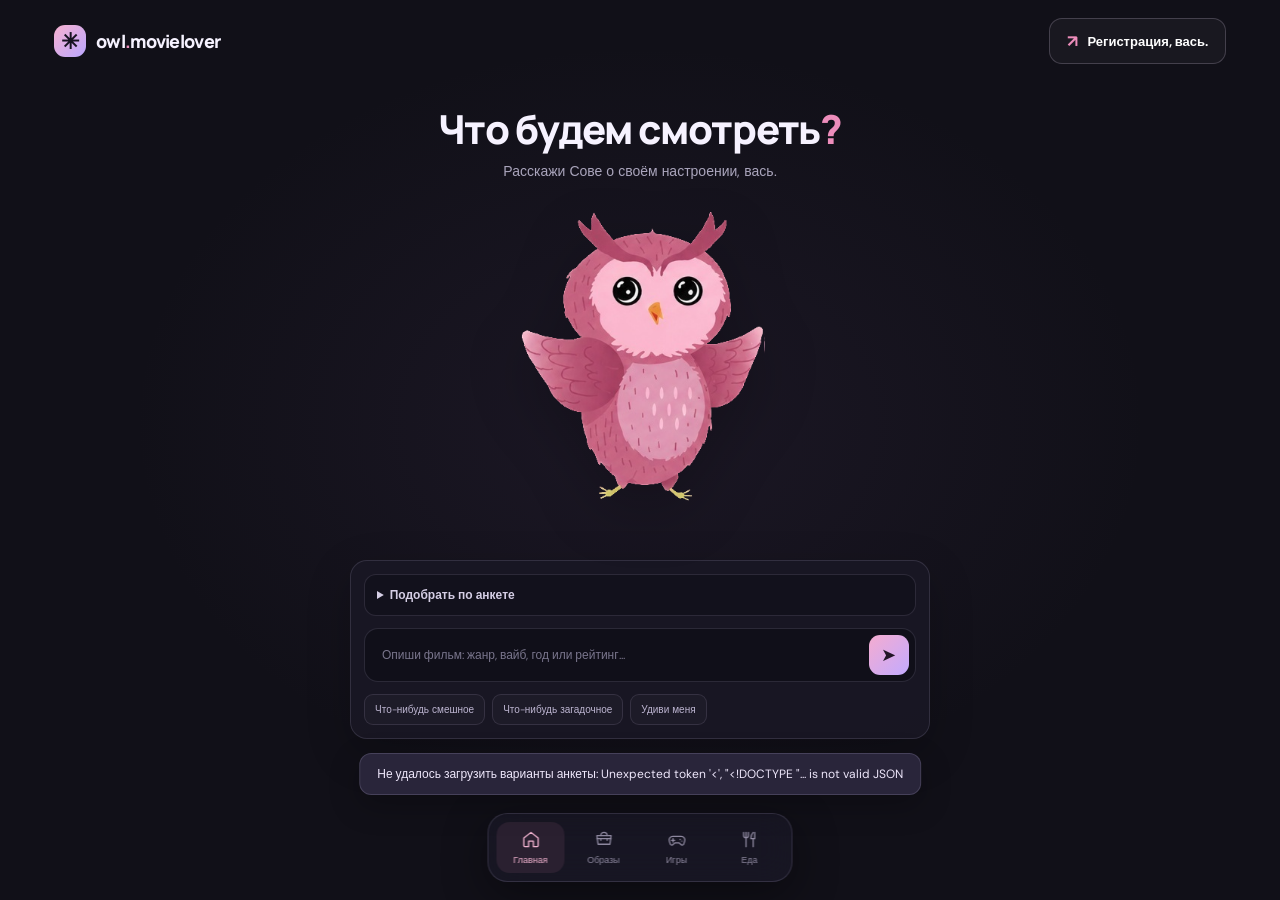
==== commit 302c668e: "что именно сделал" ====
--- a/frontend/index.html
+++ b/frontend/index.html
@@ -26,7 +26,7 @@
 
     <div class="owl-stage">
       <div class="owl-frame">
-        <img src="assets/сова.png" alt="Сова — твой личный кинокритик" class="owl-image">
+        <img src="assets/sova_roz.png" alt="Сова — твой личный кинокритик" class="owl-image">
       </div>
     </div>
 
@@ -39,10 +39,6 @@
 
           <label for="atmosphereSelect">Вайб</label>
           <select id="atmosphereSelect"><option value="">Любой вайб</option></select>
-
-          <label for="countrySelect">Страна</label>
-          <select id="countrySelect"><option value="">Любая страна</option></select>
-          <p id="countryNote" class="survey-note" hidden></p>
 
           <div class="year-fields">
             <div>
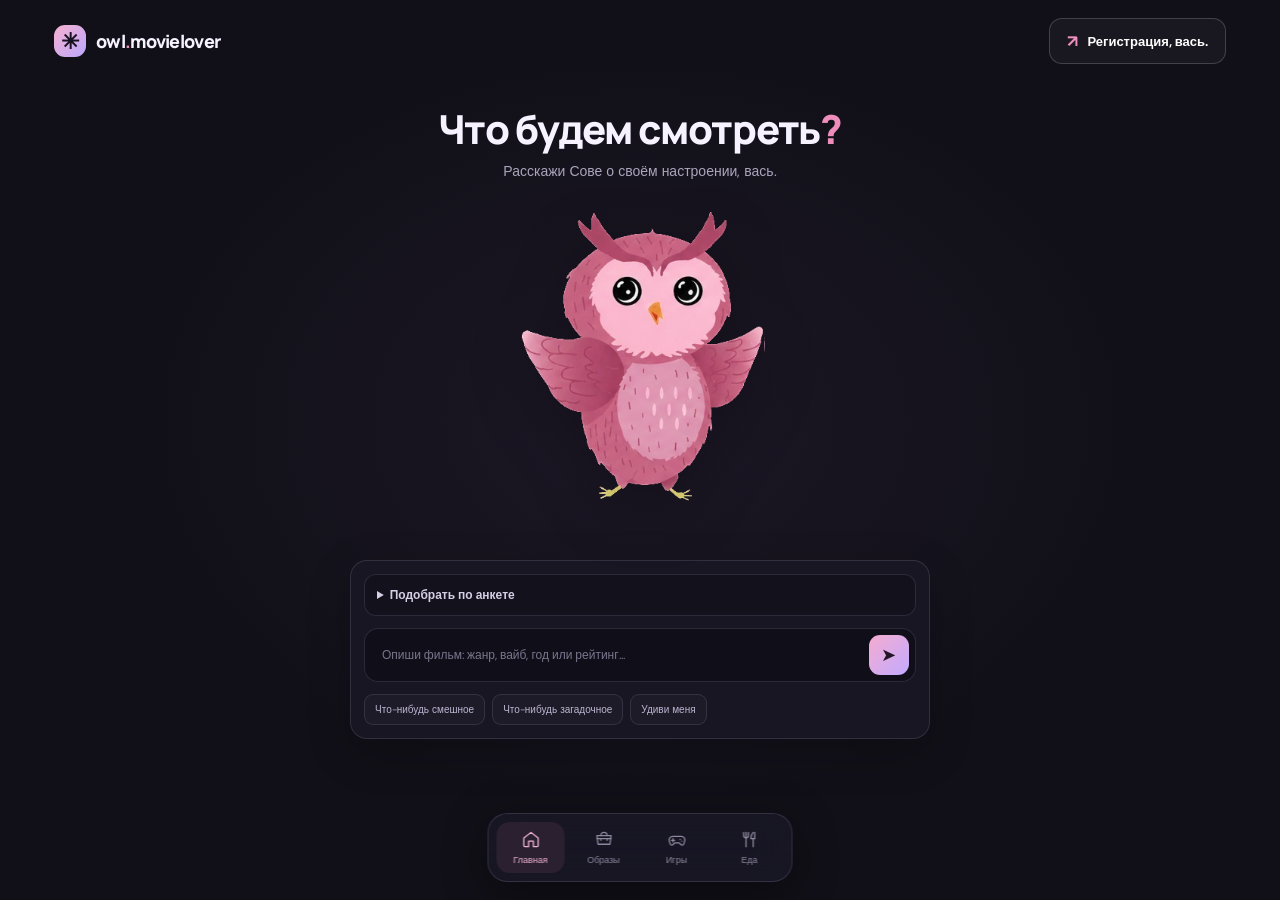
==== commit 7a505ed2: "вроде все доделала" ====
--- a/frontend/index.html
+++ b/frontend/index.html
@@ -90,17 +90,6 @@
   </nav>
 
   <div class="toast" id="toast" role="status"></div>
-
-  <div class="modal-backdrop" id="modalBackdrop" aria-hidden="true">
-    <section class="modal" role="dialog" aria-modal="true" aria-labelledby="modalTitle">
-      <button class="modal-close" id="modalClose" aria-label="Закрыть">×</button>
-      <div class="modal-icon">✳</div>
-      <p class="eyebrow modal-eyebrow">СКОРО ЗДЕСЬ БУДЕТ УЮТНО</p>
-      <h2 id="modalTitle">Знакомство с Совою</h2>
-      <p>Регистрация пока не подключена — скоро, вась.</p>
-      <button class="modal-primary" id="modalOk">Газ</button>
-    </section>
-  </div>
   <script src="script.js"></script>
 </body>
 </html>
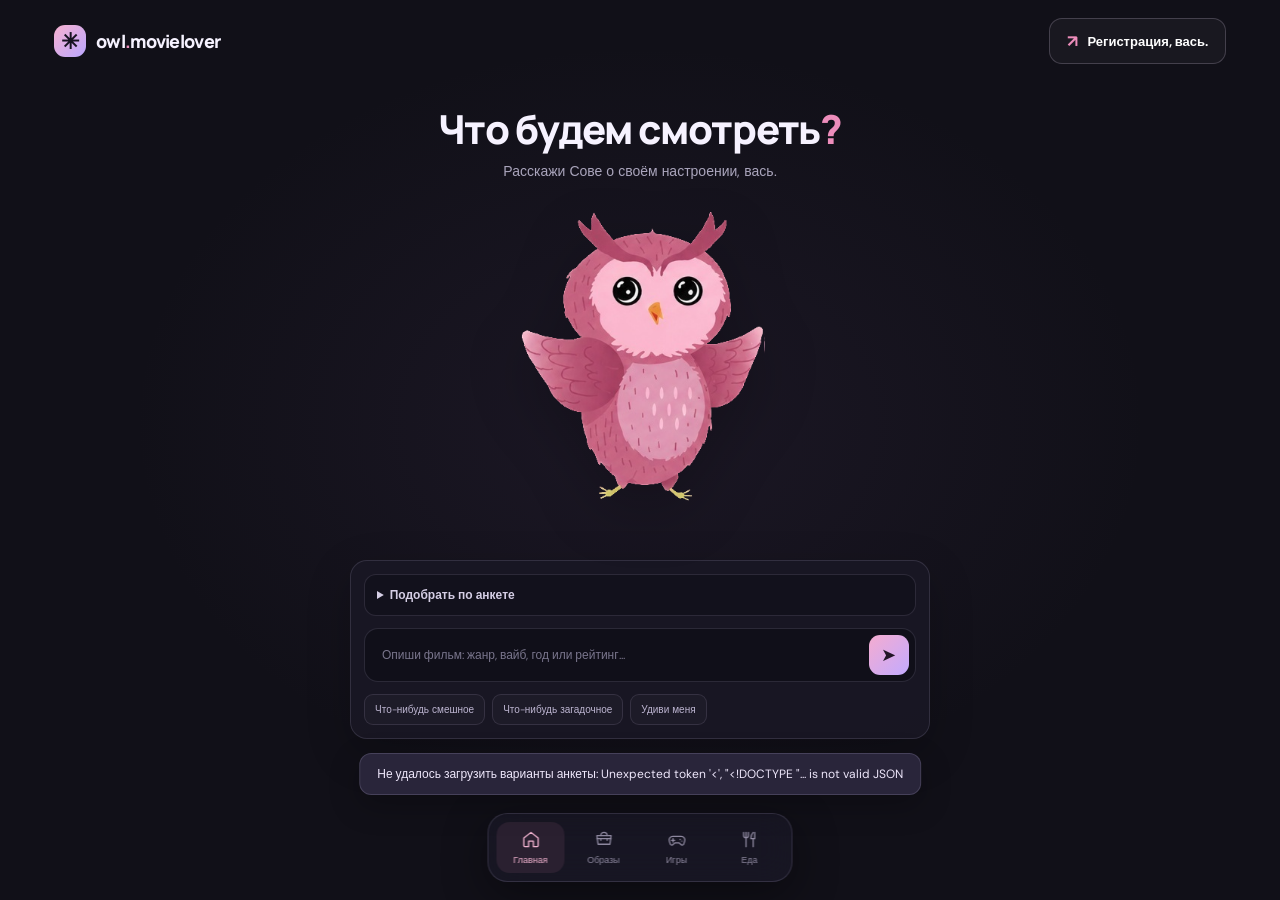
==== commit ef8d2d58: "вроде все доделала" ====
--- a/frontend/index.html
+++ b/frontend/index.html
@@ -90,6 +90,17 @@
   </nav>
 
   <div class="toast" id="toast" role="status"></div>
+  
+  <div class="modal-backdrop" id="modalBackdrop" aria-hidden="true">
+    <section class="modal" role="dialog" aria-modal="true" aria-labelledby="modalTitle">
+      <button class="modal-close" id="modalClose" aria-label="Закрыть">×</button>
+      <div class="modal-icon">✳</div>
+      <p class="eyebrow modal-eyebrow">СКОРО ЗДЕСЬ БУДЕТ УЮТНО</p>
+      <h2 id="modalTitle">Знакомство с Совою</h2>
+      <p>Регистрация пока не подключена — скоро, вась.</p>
+      <button class="modal-primary" id="modalOk">Газ</button>
+    </section>
+  </div>
   <script src="script.js"></script>
 </body>
 </html>
